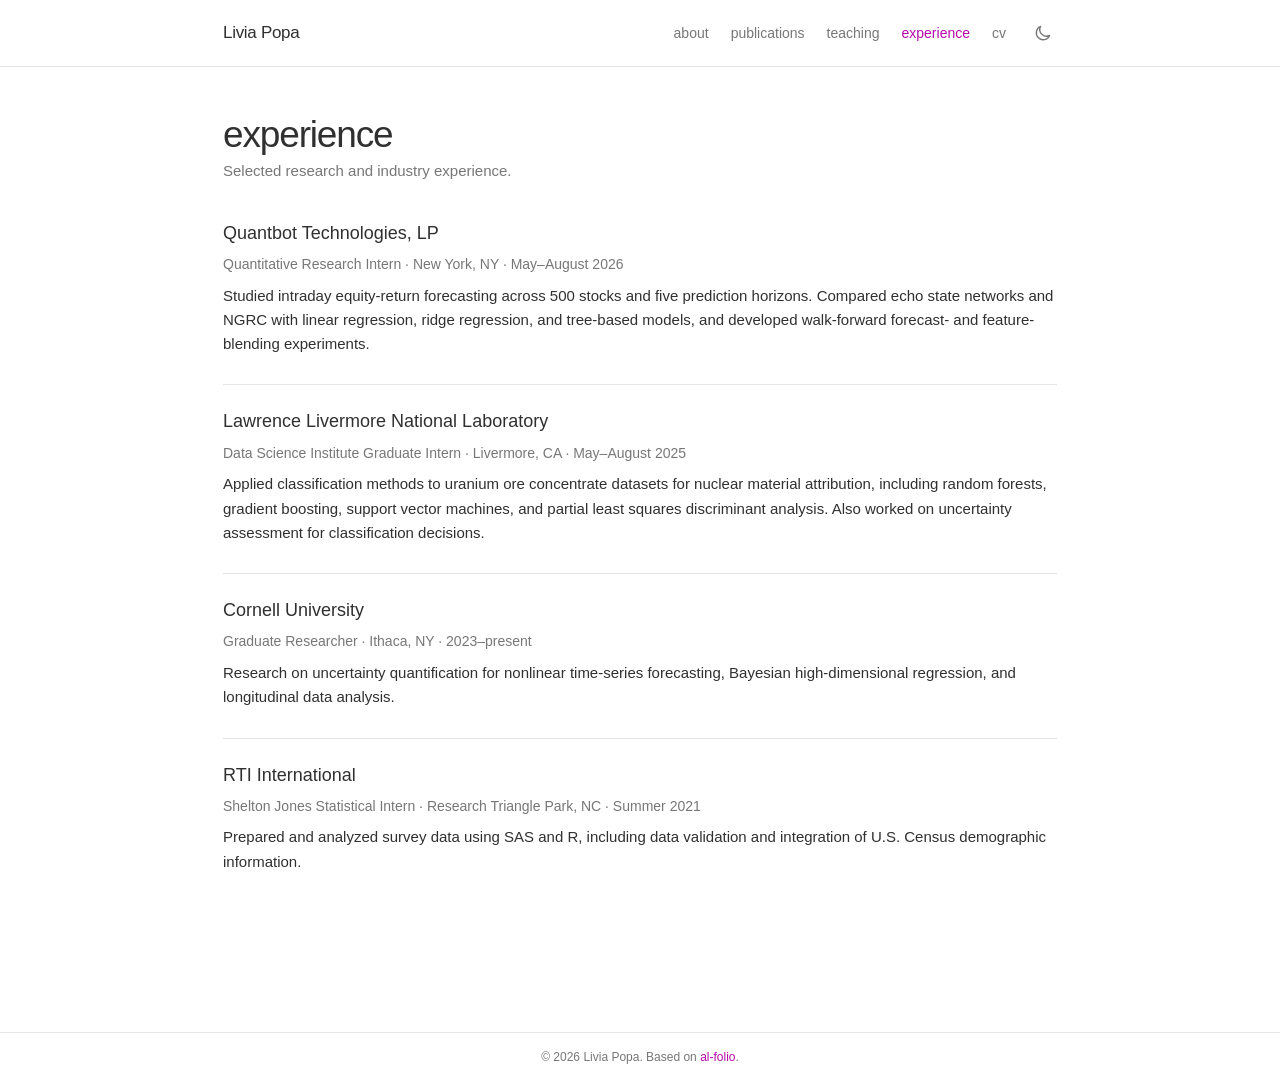
==== experience/index.html @ 830e2919 "Add files via upload" ====
<!doctype html>
<html lang="en"><head><meta charset="utf-8"><meta name="viewport" content="width=device-width, initial-scale=1">
<title>Experience | Livia Popa</title><meta name="description" content="Livia Popa, PhD candidate in Statistics at Cornell University. Research in Bayesian inference, conformal prediction and time series.">
<link rel="stylesheet" href="../assets/site.css"><link rel="icon" href="data:image/svg+xml,%3Csvg xmlns='http://www.w3.org/2000/svg' viewBox='0 0 64 64'%3E%3Ctext y='.9em' font-size='52'%3ELP%3C/text%3E%3C/svg%3E"><meta name="theme-color" content="#ffffff"></head>
<body><header class="site-header"><div class="navbar"><a class="brand" href="../index.html">Livia Popa</a><div class="nav-right"><nav class="navlinks" id="primary-nav" data-navlinks aria-label="Main navigation"><a href="../index.html">about</a><a href="../publications/index.html">publications</a><a href="../teaching/index.html">teaching</a><a href="../experience/index.html" aria-current="page">experience</a><a href="../cv/index.html">cv</a></nav><button class="icon-button" data-theme-toggle aria-label="Toggle color scheme" title="Toggle color scheme"><svg viewBox="0 0 24 24" aria-hidden="true"><path d="M20.8 15.3a9 9 0 0 1-12.1-12A9.2 9.2 0 1 0 20.8 15.3z"/></svg></button><button class="icon-button menu-btn" aria-label="Toggle navigation" aria-controls="primary-nav" aria-expanded="false" data-menu-toggle><svg viewBox="0 0 24 24" aria-hidden="true"><path d="M4 7h16M4 12h16M4 17h16"/></svg></button></div></div></header>
<main class="site-main" id="content"><h1 class="page-title">experience</h1><p class="section-lede">Selected research and industry experience.</p>
<div class="entry"><h2>Quantbot Technologies, LP</h2><p class="role">Quantitative Research Intern · New York, NY · May–August 2026</p>
<p>Studied intraday equity-return forecasting across 500 stocks and five prediction horizons. Compared echo state networks and NGRC with linear regression, ridge regression, and tree-based models, and developed walk-forward forecast- and feature-blending experiments.</p></div>
<div class="entry"><h2>Lawrence Livermore National Laboratory</h2><p class="role">Data Science Institute Graduate Intern · Livermore, CA · May–August 2025</p>
<p>Applied classification methods to uranium ore concentrate datasets for nuclear material attribution, including random forests, gradient boosting, support vector machines, and partial least squares discriminant analysis. Also worked on uncertainty assessment for classification decisions.</p></div>
<div class="entry"><h2>Cornell University</h2><p class="role">Graduate Researcher · Ithaca, NY · 2023–present</p>
<p>Research on uncertainty quantification for nonlinear time-series forecasting, Bayesian high-dimensional regression, and longitudinal data analysis.</p></div>
<div class="entry"><h2>RTI International</h2><p class="role">Shelton Jones Statistical Intern · Research Triangle Park, NC · Summer 2021</p>
<p>Prepared and analyzed survey data using SAS and R, including data validation and integration of U.S. Census demographic information.</p></div></main><footer class="footer">© 2026 Livia Popa. Based on <a href="https://github.com/alshedivat/al-folio" target="_blank" rel="noopener noreferrer">al-folio</a>.</footer>
<script src="../assets/site.js" defer></script></body></html>
---- assets/site.css ----
/* A quiet academic layout, closely following al-folio's classic page structure. */
:root { --bg:#fff; --text:#303030; --muted:#777; --subtle:#f3f3f3; --border:#e5e5e5; --accent:#b509ac; --link:#b509ac; }
html[data-theme="dark"] { --bg:#1c1c1d; --text:#ececec; --muted:#b9b9b9; --subtle:#29292b; --border:#404044; --accent:#db65d3; --link:#db65d3; }
*{box-sizing:border-box}
html{scroll-behavior:smooth} body{margin:0;background:var(--bg);color:var(--text);font-family:Roboto,Arial,Helvetica,sans-serif;font-size:15px;line-height:1.62;-webkit-font-smoothing:antialiased}
a{color:var(--link);text-decoration:none}a:hover{text-decoration:underline}
.site-header{height:67px;border-bottom:1px solid var(--border);width:100%;background:var(--bg)}
.navbar{height:100%;max-width:870px;padding:0 18px;margin:auto;display:flex;align-items:center;justify-content:space-between;gap:1rem}
.brand{font-size:17px;font-weight:500;letter-spacing:-.3px;color:var(--text);white-space:nowrap}.brand:hover{text-decoration:none;color:var(--accent)}
.nav-right{display:flex;align-items:center;gap:23px}.navlinks{display:flex;align-items:center;gap:22px}
.navlinks a{font-size:14px;color:var(--muted);white-space:nowrap}.navlinks a[aria-current="page"]{color:var(--accent)}.navlinks a:hover{color:var(--accent);text-decoration:none}
.icon-button{border:0;background:transparent;color:var(--muted);cursor:pointer;padding:5px;display:inline-flex;align-items:center;justify-content:center}.icon-button:hover{color:var(--accent)}
.icon-button svg{width:18px;height:18px;fill:none;stroke:currentColor;stroke-width:1.8;stroke-linecap:round;stroke-linejoin:round}
.menu-btn{display:none}
.site-main{max-width:870px;padding:43px 18px 110px;margin:auto;min-height:calc(100vh - 128px)}
.page-title{font-size:37px;letter-spacing:-1.15px;line-height:1.2;font-weight:300;margin:3px 0 2px}.page-title strong{font-weight:700}
.page-subtitle{color:var(--muted);margin:0 0 28px;font-size:14.5px}
.prose{font-size:15px;line-height:1.75}.prose p{margin:0 0 15px}
.intro{min-height:268px}.profile{float:right;width:192px;margin:0 0 20px 35px;}
.profile img{width:100%;height:218px;display:block;object-fit:cover}
.profile-detail{font-size:13px;line-height:1.45;color:var(--muted);padding-top:11px}.profile-detail p{margin:0 0 5px}.profile-detail a{font-size:13px}
.section-title{font-weight:300;font-size:27px;letter-spacing:-.5px;margin:35px 0 13px}.section-title a{color:inherit}.section-title a:hover{color:var(--link);text-decoration:none}
.publications{padding:0;margin:0;list-style:none}.pub{display:grid;grid-template-columns:70px minmax(0,1fr);gap:15px;padding:13px 0 18px;border-bottom:1px solid var(--border)}.pub:last-child{border-bottom:0}.pub-year{font-weight:500;color:var(--text);font-size:14px;padding-top:3px}.pub-title{font-size:15.5px;line-height:1.4;font-weight:500;color:var(--text)}.pub-title:hover{color:var(--link)}
.pub-authors{margin:5px 0 0;line-height:1.5;font-size:14px}.pub-authors strong{font-weight:600}.pub-venue{font-size:13.5px;color:var(--muted);font-style:italic;margin:4px 0 0}.pub-links{display:flex;gap:7px;margin-top:8px;flex-wrap:wrap}.pub-links a,.pub-links summary{display:inline-block;border:1px solid var(--border);border-radius:3px;padding:1px 7px;font-size:12px;color:var(--muted);line-height:1.65;cursor:pointer}.pub-links a:hover,.pub-links summary:hover{border-color:var(--accent);color:var(--accent);text-decoration:none}
.paper-details{margin-top:10px}.pub-links .paper-details{margin-top:0}.pub-links .paper-details[open]{flex-basis:100%}.paper-details pre{display:none}.paper-details[open] pre{display:block}.paper-details summary{width:max-content;list-style:none}.paper-details summary::-webkit-details-marker{display:none}.paper-details pre{white-space:pre-wrap;word-break:break-word;font-size:12px;line-height:1.5;background:var(--subtle);padding:12px;border:1px solid var(--border);border-radius:3px;margin:9px 0 0;max-width:100%;overflow-x:auto}
.section-lede{font-size:15px;color:var(--muted);margin:0 0 33px}.small-note{color:var(--muted);font-size:13px}
.top-link{font-size:13px;margin-top:21px}
.social-line{margin-top:31px;display:flex;align-items:center;gap:18px;font-size:14px}
.social-line a{color:var(--text)}.social-line a:hover{color:var(--link)}
.footer{border-top:1px solid var(--border);padding:15px 18px;text-align:center;color:var(--muted);font-size:12px}
.footer a{color:var(--link)}
.year-heading{font-size:25px;font-weight:300;margin:30px 0 12px;border-bottom:1px solid var(--border);padding-bottom:8px}
.search-field{margin:4px 0 30px;width:100%;max-width:350px;border:1px solid #d6d6d6;background:var(--bg);color:var(--text);font-family:inherit;font-size:14px;border-radius:4px;padding:9px 12px}.search-field:focus{outline:1px solid var(--accent);border-color:var(--accent)}
.entry{padding:2px 0 19px;margin-bottom:20px;border-bottom:1px solid var(--border)}.entry:last-child{border:0}.entry h2{font-size:18px;font-weight:500;margin:0 0 5px}.entry h3{font-size:16px;font-weight:500;margin:0 0 5px}.entry .role{margin:0 0 8px;color:var(--muted);font-size:14px}.entry p{margin:0 0 9px}.entry ul{padding-left:20px;margin:7px 0 0}.entry li{margin-bottom:6px}
.resume-intro{display:flex;align-items:start;justify-content:space-between;gap:25px}.download-cv{border:1px solid var(--border);color:var(--text);border-radius:3px;padding:6px 11px;font-size:13px;white-space:nowrap}.download-cv:hover{color:var(--accent);text-decoration:none;border-color:var(--accent)}
.cv-section{margin-top:34px}.cv-section h2{font-weight:300;font-size:25px;margin:0 0 16px;padding-bottom:7px;border-bottom:1px solid var(--border)}.cv-row{display:grid;grid-template-columns:145px 1fr;gap:20px;padding:5px 0 21px}.cv-date{font-size:13px;color:var(--muted)}.cv-heading{font-weight:500;font-size:15px;margin:0 0 3px}.cv-row p{margin:0 0 6px;font-size:14px}.cv-sub{color:var(--muted);font-size:13px!important}
@media (max-width:680px){.site-header{height:auto;min-height:62px}.navbar{min-height:62px;position:relative}.site-main{padding-top:34px;padding-bottom:80px}.menu-btn{display:inline-flex}.nav-right{gap:12px}.navlinks{display:none;flex:1 0 100%;width:100%;order:3;flex-direction:column;align-items:stretch;gap:0;border-top:1px solid var(--border);padding:6px 0 12px}.navlinks.open{display:flex;position:absolute;top:61px;left:0;right:0;width:100%;background:var(--bg);padding:9px 18px 12px;z-index:20;box-shadow:0 6px 12px rgba(0,0,0,.07)}.navlinks a{padding:10px 0}.page-title{font-size:34px}.profile{width:155px;margin:1px 0 15px 20px}.profile img{height:180px}.intro{min-height:0}.pub{grid-template-columns:54px minmax(0,1fr);gap:10px}.cv-row{grid-template-columns:1fr;gap:3px}.resume-intro{flex-direction:column;gap:8px}}
@media (max-width:430px){.site-main{padding-left:18px;padding-right:18px}.profile{float:none;width:165px;margin:0 0 17px}.profile img{height:185px}.profile-detail{padding-top:7px}.section-title{margin-top:32px}.page-subtitle{font-size:14px}.social-line{gap:15px}.pub-title{font-size:15px}}
@media (prefers-reduced-motion: reduce){html{scroll-behavior:auto}}
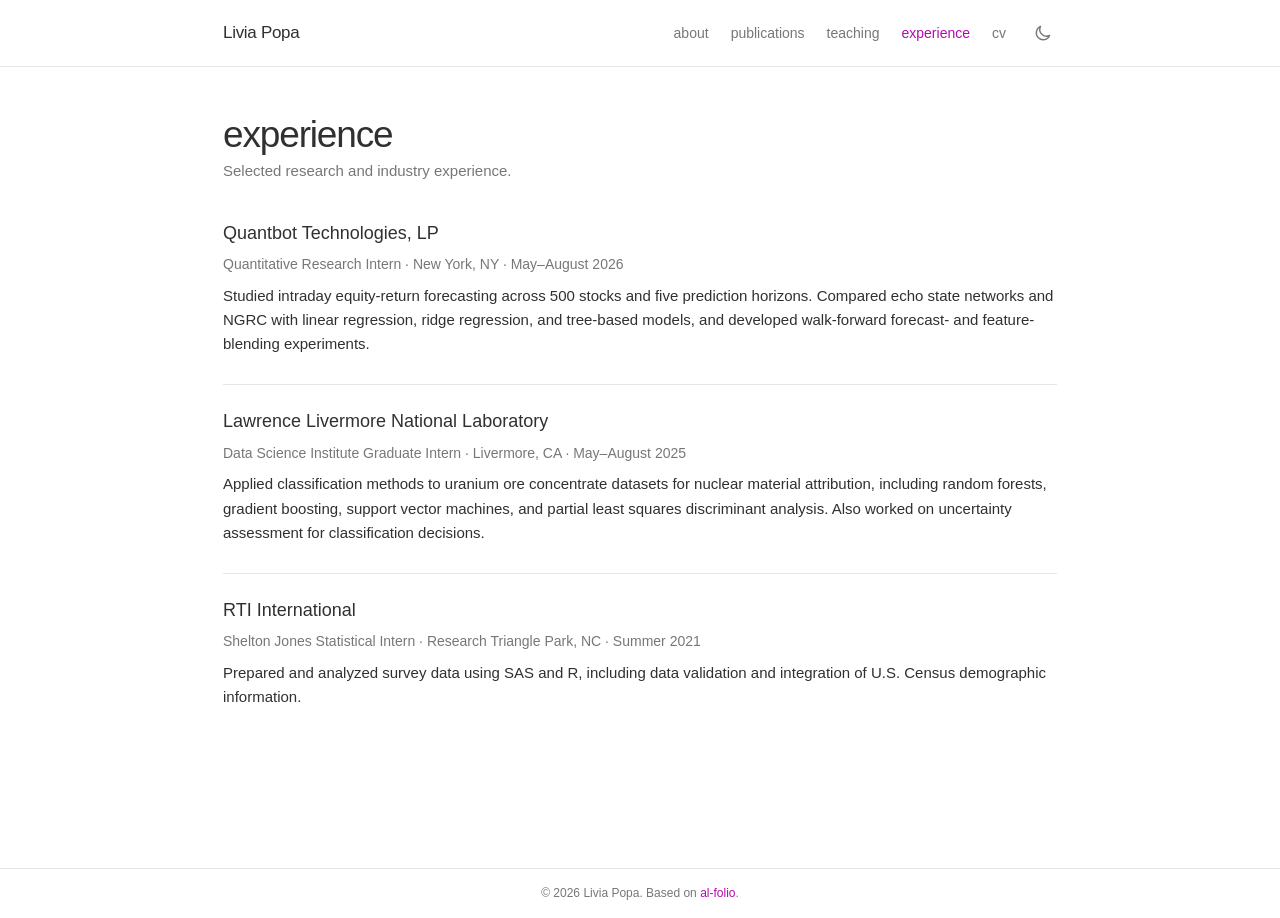
==== commit b2a0132f: "Update index.html" ====
--- a/experience/index.html
+++ b/experience/index.html
@@ -1,15 +1,70 @@
+
 <!doctype html>
-<html lang="en"><head><meta charset="utf-8"><meta name="viewport" content="width=device-width, initial-scale=1">
-<title>Experience | Livia Popa</title><meta name="description" content="Livia Popa, PhD candidate in Statistics at Cornell University. Research in Bayesian inference, conformal prediction and time series.">
-<link rel="stylesheet" href="../assets/site.css"><link rel="icon" href="data:image/svg+xml,%3Csvg xmlns='http://www.w3.org/2000/svg' viewBox='0 0 64 64'%3E%3Ctext y='.9em' font-size='52'%3ELP%3C/text%3E%3C/svg%3E"><meta name="theme-color" content="#ffffff"></head>
-<body><header class="site-header"><div class="navbar"><a class="brand" href="../index.html">Livia Popa</a><div class="nav-right"><nav class="navlinks" id="primary-nav" data-navlinks aria-label="Main navigation"><a href="../index.html">about</a><a href="../publications/index.html">publications</a><a href="../teaching/index.html">teaching</a><a href="../experience/index.html" aria-current="page">experience</a><a href="../cv/index.html">cv</a></nav><button class="icon-button" data-theme-toggle aria-label="Toggle color scheme" title="Toggle color scheme"><svg viewBox="0 0 24 24" aria-hidden="true"><path d="M20.8 15.3a9 9 0 0 1-12.1-12A9.2 9.2 0 1 0 20.8 15.3z"/></svg></button><button class="icon-button menu-btn" aria-label="Toggle navigation" aria-controls="primary-nav" aria-expanded="false" data-menu-toggle><svg viewBox="0 0 24 24" aria-hidden="true"><path d="M4 7h16M4 12h16M4 17h16"/></svg></button></div></div></header>
-<main class="site-main" id="content"><h1 class="page-title">experience</h1><p class="section-lede">Selected research and industry experience.</p>
-<div class="entry"><h2>Quantbot Technologies, LP</h2><p class="role">Quantitative Research Intern · New York, NY · May–August 2026</p>
-<p>Studied intraday equity-return forecasting across 500 stocks and five prediction horizons. Compared echo state networks and NGRC with linear regression, ridge regression, and tree-based models, and developed walk-forward forecast- and feature-blending experiments.</p></div>
-<div class="entry"><h2>Lawrence Livermore National Laboratory</h2><p class="role">Data Science Institute Graduate Intern · Livermore, CA · May–August 2025</p>
-<p>Applied classification methods to uranium ore concentrate datasets for nuclear material attribution, including random forests, gradient boosting, support vector machines, and partial least squares discriminant analysis. Also worked on uncertainty assessment for classification decisions.</p></div>
-<div class="entry"><h2>Cornell University</h2><p class="role">Graduate Researcher · Ithaca, NY · 2023–present</p>
-<p>Research on uncertainty quantification for nonlinear time-series forecasting, Bayesian high-dimensional regression, and longitudinal data analysis.</p></div>
-<div class="entry"><h2>RTI International</h2><p class="role">Shelton Jones Statistical Intern · Research Triangle Park, NC · Summer 2021</p>
-<p>Prepared and analyzed survey data using SAS and R, including data validation and integration of U.S. Census demographic information.</p></div></main><footer class="footer">© 2026 Livia Popa. Based on <a href="https://github.com/alshedivat/al-folio" target="_blank" rel="noopener noreferrer">al-folio</a>.</footer>
-<script src="../assets/site.js" defer></script></body></html>+<html lang="en">
+<head>
+  <meta charset="utf-8">
+  <meta name="viewport" content="width=device-width, initial-scale=1">
+  <title>Experience | Livia Popa</title>
+  <meta name="description" content="Livia Popa, PhD candidate in Statistics at Cornell University. Research in Bayesian inference, conformal prediction and time series.">
+  <link rel="stylesheet" href="../assets/site.css">
+  <link rel="icon" href="data:image/svg+xml,%3Csvg xmlns='http://www.w3.org/2000/svg' viewBox='0 0 64 64'%3E%3Ctext y='.9em' font-size='52'%3ELP%3C/text%3E%3C/svg%3E">
+  <meta name="theme-color" content="#ffffff">
+</head>
+
+<body>
+<header class="site-header">
+  <div class="navbar">
+    <a class="brand" href="../index.html">Livia Popa</a>
+    <div class="nav-right">
+      <nav class="navlinks" id="primary-nav" data-navlinks aria-label="Main navigation">
+        <a href="../index.html">about</a>
+        <a href="../publications/index.html">publications</a>
+        <a href="../teaching/index.html">teaching</a>
+        <a href="../experience/index.html" aria-current="page">experience</a>
+        <a href="../cv/index.html">cv</a>
+      </nav>
+      <button class="icon-button" data-theme-toggle aria-label="Toggle color scheme" title="Toggle color scheme">
+        <svg viewBox="0 0 24 24" aria-hidden="true">
+          <path d="M20.8 15.3a9 9 0 0 1-12.1-12A9.2 9.2 0 1 0 20.8 15.3z"/>
+        </svg>
+      </button>
+      <button class="icon-button menu-btn" aria-label="Toggle navigation" aria-controls="primary-nav" aria-expanded="false" data-menu-toggle>
+        <svg viewBox="0 0 24 24" aria-hidden="true">
+          <path d="M4 7h16M4 12h16M4 17h16"/>
+        </svg>
+      </button>
+    </div>
+  </div>
+</header>
+
+<main class="site-main" id="content">
+  <h1 class="page-title">experience</h1>
+  <p class="section-lede">Selected research and industry experience.</p>
+
+  <div class="entry">
+    <h2>Quantbot Technologies, LP</h2>
+    <p class="role">Quantitative Research Intern · New York, NY · May–August 2026</p>
+    <p>Studied intraday equity-return forecasting across 500 stocks and five prediction horizons. Compared echo state networks and NGRC with linear regression, ridge regression, and tree-based models, and developed walk-forward forecast- and feature-blending experiments.</p>
+  </div>
+
+  <div class="entry">
+    <h2>Lawrence Livermore National Laboratory</h2>
+    <p class="role">Data Science Institute Graduate Intern · Livermore, CA · May–August 2025</p>
+    <p>Applied classification methods to uranium ore concentrate datasets for nuclear material attribution, including random forests, gradient boosting, support vector machines, and partial least squares discriminant analysis. Also worked on uncertainty assessment for classification decisions.</p>
+  </div>
+
+  <div class="entry">
+    <h2>RTI International</h2>
+    <p class="role">Shelton Jones Statistical Intern · Research Triangle Park, NC · Summer 2021</p>
+    <p>Prepared and analyzed survey data using SAS and R, including data validation and integration of U.S. Census demographic information.</p>
+  </div>
+</main>
+
+<footer class="footer">
+  © 2026 Livia Popa. Based on
+  <a href="https://github.com/alshedivat/al-folio" target="_blank" rel="noopener noreferrer">al-folio</a>.
+</footer>
+
+<script src="../assets/site.js" defer></script>
+</body>
+</html>
